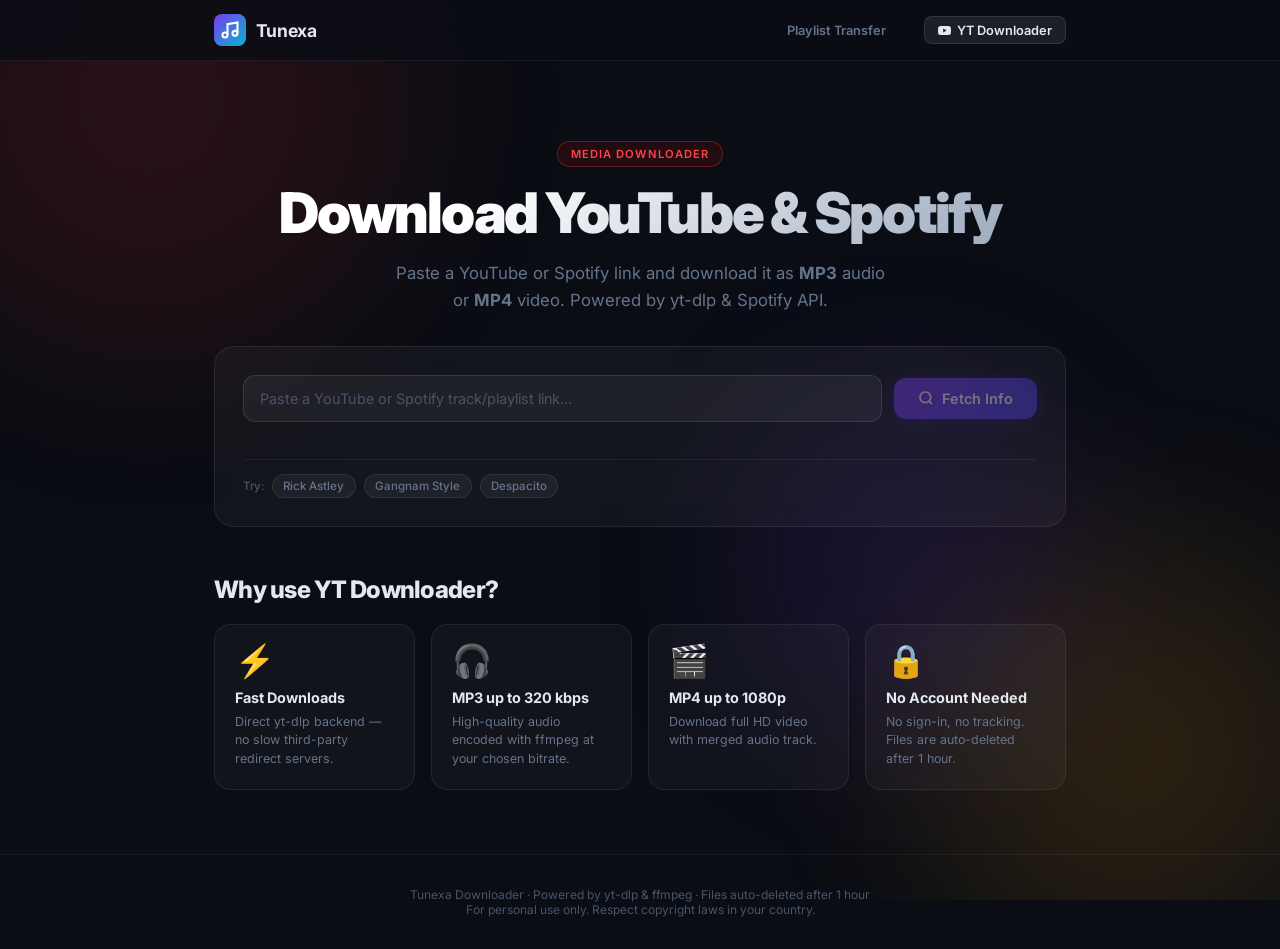
==== ytdl.html @ 4f18d0dc "Initial commit - Tunexa Release 🚀" ====
<!DOCTYPE html>
<html lang="en">
<head>
  <meta charset="UTF-8"/>
  <meta name="viewport" content="width=device-width,initial-scale=1.0"/>
  <title>Tunexa Downloader — Download YouTube or Spotify as MP3/MP4</title>
  <meta name="description" content="Download any YouTube video as MP3 audio or MP4 video. Free, fast, no account needed."/>
  <link rel="preconnect" href="https://fonts.googleapis.com"/>
  <link rel="preconnect" href="https://fonts.gstatic.com" crossorigin/>
  <link href="https://fonts.googleapis.com/css2?family=Inter:wght@300;400;500;600;700;800;900&display=swap" rel="stylesheet"/>
  <link rel="stylesheet" href="style.css"/>
  <link rel="stylesheet" href="ytdl.css"/>
</head>
<body>

  <div class="ambient-bg">
    <div class="orb orb-1" style="background:radial-gradient(circle,#dc2626,transparent)"></div>
    <div class="orb orb-2" style="background:radial-gradient(circle,#f59e0b,transparent)"></div>
    <div class="orb orb-3" style="background:radial-gradient(circle,#7c3aed,transparent)"></div>
  </div>

  <nav class="nav">
    <div class="nav-inner">
      <a href="index.html" class="logo">
        <div class="logo-icon">
          <svg width="20" height="20" viewBox="0 0 24 24" fill="none" stroke="currentColor" stroke-width="2.5">
            <path d="M9 18V5l12-2v13"/><circle cx="6" cy="18" r="3"/><circle cx="18" cy="16" r="3"/>
          </svg>
        </div>
        <span>Tunexa</span>
      </a>
      <div class="nav-links">
        <a href="index.html" class="nav-tab-btn">Playlist Transfer</a>
        <a href="ytdl.html" class="nav-tab-btn active">
          <svg width="13" height="13" viewBox="0 0 24 24" fill="currentColor"><path d="M23.495 6.205a3.007 3.007 0 0 0-2.088-2.088C19.537 3.616 12 3.616 12 3.616s-7.537 0-9.407.501A3.007 3.007 0 0 0 .505 6.205 31.247 31.247 0 0 0 0 12a31.247 31.247 0 0 0 .505 5.795 3.007 3.007 0 0 0 2.088 2.088C4.463 20.384 12 20.384 12 20.384s7.537 0 9.407-.501a3.007 3.007 0 0 0 2.088-2.088A31.247 31.247 0 0 0 24 12a31.247 31.247 0 0 0-.505-5.795zM9.609 15.601V8.408l6.264 3.602z"/></svg>
          YT Downloader
        </a>
      </div>
    </div>
  </nav>

  <main class="main-container" id="ytdl-app">

    <div class="step-hero">
      <div class="step-badge ytdl-badge">Media Downloader</div>
      <h1 class="hero-title">Download YouTube & Spotify</h1>
      <p class="hero-sub">Paste a YouTube or Spotify link and download it as <strong>MP3</strong> audio or <strong>MP4</strong> video. Powered by yt-dlp & Spotify API.</p>
    </div>

    <!-- URL INPUT -->
    <div class="card" id="ytdl-input-card">
      <div class="ytdl-url-row">
        <div class="url-input-wrapper" style="flex:1">
          <input type="url" id="ytdl-url-input" class="url-input"
            placeholder="Paste a YouTube or Spotify track/playlist link..."
            autocomplete="off" spellcheck="false" aria-label="Media URL"/>
          <button class="url-clear-btn" id="ytdl-clear-btn" aria-label="Clear" style="display:none">
            <svg width="14" height="14" viewBox="0 0 24 24" fill="none" stroke="currentColor" stroke-width="2.5"><line x1="18" y1="6" x2="6" y2="18"/><line x1="6" y1="6" x2="18" y2="18"/></svg>
          </button>
        </div>
        <button class="btn btn-primary" id="ytdl-fetch-btn" disabled>
          <svg width="16" height="16" viewBox="0 0 24 24" fill="none" stroke="currentColor" stroke-width="2.5"><circle cx="11" cy="11" r="8"/><line x1="21" y1="21" x2="16.65" y2="16.65"/></svg>
          Fetch Info
        </button>
      </div>
      <div class="url-error" id="ytdl-url-error" role="alert" aria-live="assertive"></div>

      <!-- Quick paste examples -->
      <div class="ytdl-examples">
        <span class="ytdl-example-label">Try:</span>
        <button class="ytdl-example-pill" data-url="https://www.youtube.com/watch?v=dQw4w9WgXcQ">Rick Astley</button>
        <button class="ytdl-example-pill" data-url="https://www.youtube.com/watch?v=9bZkp7q19f0">Gangnam Style</button>
        <button class="ytdl-example-pill" data-url="https://www.youtube.com/watch?v=kJQP7kiw5Fk">Despacito</button>
      </div>
    </div>

    <!-- VIDEO INFO + FORMAT PICKER -->
    <div class="card hidden" id="ytdl-info-card">
      <div class="ytdl-info-row">
        <img id="ytdl-thumb" class="ytdl-thumb" src="" alt="Thumbnail"/>
        <div class="ytdl-meta">
          <div class="ytdl-video-title" id="ytdl-video-title">Video Title</div>
          <div class="ytdl-channel" id="ytdl-channel">Channel · Duration</div>
          <div class="ytdl-views" id="ytdl-views"></div>
        </div>
      </div>

      <!-- Playlist track list checklist -->
      <div id="ytdl-playlist-container" class="hidden" style="margin-top: 1rem; border-top: 1px solid rgba(255,255,255,0.06); padding-top: 1.25rem;">
        <div style="display: flex; align-items: center; justify-content: space-between; margin-bottom: 0.75rem;">
          <h3 style="font-size: 0.9rem; font-weight: 700; color: #e2e8f0; display: flex; align-items: center; gap: 0.5rem; margin: 0;">
            <span>Playlist Tracks</span>
            <span id="ytdl-playlist-selected-count" style="font-size: 0.72rem; background: rgba(255,68,68,0.15); color: #ff6060; padding: 0.15rem 0.4rem; border-radius: 4px;">0 Selected</span>
          </h3>
          <button class="btn btn-ghost" id="ytdl-playlist-toggle-all" style="font-size: 0.72rem; padding: 0.2rem 0.5rem; height: auto; border: 1px solid rgba(255,255,255,0.1); border-radius: 6px;">
            Deselect All
          </button>
        </div>
        <div id="ytdl-playlist-tracks" style="max-height: 240px; overflow-y: auto; display: flex; flex-direction: column; gap: 0.5rem; padding-right: 0.25rem; margin-bottom: 1.25rem;">
          <!-- Playlist track items dynamically injected -->
        </div>
      </div>

      <!-- Format Tabs -->
      <div class="ytdl-format-section">
        <div class="ytdl-format-tabs" role="tablist" aria-label="Download format">
          <button class="ytdl-tab active" data-type="mp3" id="ytdl-tab-mp3" role="tab" aria-selected="true">
            <svg width="15" height="15" viewBox="0 0 24 24" fill="none" stroke="currentColor" stroke-width="2"><path d="M9 18V5l12-2v13"/><circle cx="6" cy="18" r="3"/><circle cx="18" cy="16" r="3"/></svg>
            MP3 Audio
          </button>
          <button class="ytdl-tab" data-type="mp4" id="ytdl-tab-mp4" role="tab" aria-selected="false">
            <svg width="15" height="15" viewBox="0 0 24 24" fill="none" stroke="currentColor" stroke-width="2"><polygon points="23 7 16 12 23 17 23 7"/><rect x="1" y="5" width="15" height="14" rx="2" ry="2"/></svg>
            MP4 Video
          </button>
        </div>

        <!-- MP3 quality -->
        <div id="ytdl-mp3-options" class="ytdl-options">
          <p class="ytdl-option-label">Audio Bitrate</p>
          <div class="ytdl-quality-grid">
            <label class="ytdl-quality-item">
              <input type="radio" name="mp3q" value="320"/>
              <div class="ytdl-quality-card">
                <span class="ytdl-q-num">320</span>
                <span class="ytdl-q-unit">kbps</span>
                <span class="ytdl-q-tag best">Best</span>
              </div>
            </label>
            <label class="ytdl-quality-item">
              <input type="radio" name="mp3q" value="192" checked/>
              <div class="ytdl-quality-card">
                <span class="ytdl-q-num">192</span>
                <span class="ytdl-q-unit">kbps</span>
                <span class="ytdl-q-tag high">High</span>
              </div>
            </label>
            <label class="ytdl-quality-item">
              <input type="radio" name="mp3q" value="128"/>
              <div class="ytdl-quality-card">
                <span class="ytdl-q-num">128</span>
                <span class="ytdl-q-unit">kbps</span>
                <span class="ytdl-q-tag std">Standard</span>
              </div>
            </label>
            <label class="ytdl-quality-item">
              <input type="radio" name="mp3q" value="64"/>
              <div class="ytdl-quality-card">
                <span class="ytdl-q-num">64</span>
                <span class="ytdl-q-unit">kbps</span>
                <span class="ytdl-q-tag low">Small</span>
              </div>
            </label>
          </div>
        </div>

        <!-- MP4 quality -->
        <div id="ytdl-mp4-options" class="ytdl-options hidden">
          <p class="ytdl-option-label">Video Quality</p>
          <div class="ytdl-quality-grid">
            <label class="ytdl-quality-item">
              <input type="radio" name="mp4q" value="2160"/>
              <div class="ytdl-quality-card">
                <span class="ytdl-q-num">4K</span>
                <span class="ytdl-q-unit">2160p</span>
                <span class="ytdl-q-tag best" style="background:rgba(124,58,237,0.15);color:#a78bfa">Ultra HD</span>
              </div>
            </label>
            <label class="ytdl-quality-item">
              <input type="radio" name="mp4q" value="1080"/>
              <div class="ytdl-quality-card">
                <span class="ytdl-q-num">1080</span>
                <span class="ytdl-q-unit">p</span>
                <span class="ytdl-q-tag best">Full HD</span>
              </div>
            </label>
            <label class="ytdl-quality-item">
              <input type="radio" name="mp4q" value="720" checked/>
              <div class="ytdl-quality-card">
                <span class="ytdl-q-num">720</span>
                <span class="ytdl-q-unit">p</span>
                <span class="ytdl-q-tag high">HD</span>
              </div>
            </label>
            <label class="ytdl-quality-item">
              <input type="radio" name="mp4q" value="480"/>
              <div class="ytdl-quality-card">
                <span class="ytdl-q-num">480</span>
                <span class="ytdl-q-unit">p</span>
                <span class="ytdl-q-tag std">SD</span>
              </div>
            </label>
            <label class="ytdl-quality-item">
              <input type="radio" name="mp4q" value="360"/>
              <div class="ytdl-quality-card">
                <span class="ytdl-q-num">360</span>
                <span class="ytdl-q-unit">p</span>
                <span class="ytdl-q-tag low">Low</span>
              </div>
            </label>
          </div>
        </div>
      </div>

      <button class="btn btn-primary btn-full ytdl-dl-btn" id="ytdl-download-btn" style="margin-top:1.5rem">
        <svg width="18" height="18" viewBox="0 0 24 24" fill="none" stroke="currentColor" stroke-width="2.5"><path d="M21 15v4a2 2 0 0 1-2 2H5a2 2 0 0 1-2-2v-4"/><polyline points="7 10 12 15 17 10"/><line x1="12" y1="15" x2="12" y2="3"/></svg>
        <span id="ytdl-dl-btn-text">Download MP3</span>
      </button>
    </div>

    <!-- PROGRESS -->
    <div class="card hidden" id="ytdl-progress-card">
      <div class="ytdl-progress-inner">
        <div class="ytdl-progress-icon-wrap">
          <div class="ytdl-progress-spinner"></div>
          <svg class="ytdl-progress-dl-icon" width="22" height="22" viewBox="0 0 24 24" fill="none" stroke="currentColor" stroke-width="2.5"><path d="M21 15v4a2 2 0 0 1-2 2H5a2 2 0 0 1-2-2v-4"/><polyline points="7 10 12 15 17 10"/><line x1="12" y1="15" x2="12" y2="3"/></svg>
        </div>
        <div style="flex:1">
          <div class="ytdl-progress-label" id="ytdl-progress-label">Starting download…</div>
          <div class="progress-bar-wrap" style="margin:.75rem 0 0.25rem">
            <div class="progress-bar" id="ytdl-prog-bar" role="progressbar" aria-valuenow="0" aria-valuemin="0" aria-valuemax="100">
              <div class="progress-fill ytdl-prog-fill" id="ytdl-prog-fill"></div>
            </div>
            <span class="progress-pct" id="ytdl-prog-pct">0%</span>
          </div>
          <div class="progress-track-status" id="ytdl-progress-status">Initialising yt-dlp…</div>
        </div>
      </div>
    </div>

    <!-- RESULT -->
    <div class="card hidden" id="ytdl-result-card">
      <div class="ytdl-result-inner">
        <div class="ytdl-result-check">
          <svg width="28" height="28" viewBox="0 0 24 24" fill="none" stroke="currentColor" stroke-width="2.5"><polyline points="20 6 9 17 4 12"/></svg>
        </div>
        <div class="ytdl-result-text">
          <div class="ytdl-result-title" id="ytdl-result-title">Your file is ready!</div>
          <div class="ytdl-result-meta" id="ytdl-result-meta"></div>
        </div>
        <a id="ytdl-result-link" href="#" class="btn btn-primary ytdl-dl-final-btn">
          <svg width="16" height="16" viewBox="0 0 24 24" fill="none" stroke="currentColor" stroke-width="2.5"><path d="M21 15v4a2 2 0 0 1-2 2H5a2 2 0 0 1-2-2v-4"/><polyline points="7 10 12 15 17 10"/><line x1="12" y1="15" x2="12" y2="3"/></svg>
          Save File
        </a>
      </div>
      <button class="btn btn-ghost btn-full" id="ytdl-reset-btn" style="margin-top:.875rem">
        <svg width="14" height="14" viewBox="0 0 24 24" fill="none" stroke="currentColor" stroke-width="2"><polyline points="1 4 1 10 7 10"/><path d="M3.51 15a9 9 0 1 0 .49-4"/></svg>
        Download another video
      </button>
    </div>

    <!-- ERROR -->
    <div class="card hidden" id="ytdl-error-card">
      <div class="ytdl-error-inner">
        <div class="ytdl-error-icon">⚠️</div>
        <div>
          <div class="ytdl-result-title" style="color:#f87171">Download Failed</div>
          <div class="ytdl-result-meta" id="ytdl-error-msg">An unexpected error occurred.</div>
        </div>
      </div>
      <button class="btn btn-ghost btn-full" id="ytdl-retry-btn" style="margin-top:1rem">
        <svg width="14" height="14" viewBox="0 0 24 24" fill="none" stroke="currentColor" stroke-width="2"><polyline points="1 4 1 10 7 10"/><path d="M3.51 15a9 9 0 1 0 .49-4"/></svg>
        Try again
      </button>
    </div>

    <!-- FEATURES -->
    <div class="how-it-works" style="margin-top:3rem">
      <h2 class="section-title">Why use YT Downloader?</h2>
      <div class="steps-grid">
        <div class="step-card">
          <div class="step-num" style="-webkit-text-fill-color:unset;color:#ff4444">⚡</div>
          <h3>Fast Downloads</h3>
          <p>Direct yt-dlp backend — no slow third-party redirect servers.</p>
        </div>
        <div class="step-card">
          <div class="step-num" style="-webkit-text-fill-color:unset;color:#ff8800">🎧</div>
          <h3>MP3 up to 320 kbps</h3>
          <p>High-quality audio encoded with ffmpeg at your chosen bitrate.</p>
        </div>
        <div class="step-card">
          <div class="step-num" style="-webkit-text-fill-color:unset;color:#f59e0b">🎬</div>
          <h3>MP4 up to 1080p</h3>
          <p>Download full HD video with merged audio track.</p>
        </div>
        <div class="step-card">
          <div class="step-num" style="-webkit-text-fill-color:unset;color:#34d399">🔒</div>
          <h3>No Account Needed</h3>
          <p>No sign-in, no tracking. Files are auto-deleted after 1 hour.</p>
        </div>
      </div>
    </div>
  </main>

  <div class="toast-container" id="toast-container" aria-live="polite"></div>

  <footer class="footer">
    <p>Tunexa Downloader · Powered by yt-dlp &amp; ffmpeg · Files auto-deleted after 1 hour<br/>
    For personal use only. Respect copyright laws in your country.</p>
  </footer>

  <script src="ytdl.js"></script>
</body>
</html>
---- style.css ----
/* ── RESET & BASE ─────────────────────────────── */
*,*::before,*::after{box-sizing:border-box;margin:0;padding:0}
html{scroll-behavior:smooth}
body{font-family:'Inter',sans-serif;background:#0a0d14;color:#e2e8f0;min-height:100vh;overflow-x:hidden}
a{color:inherit;text-decoration:none}
button{font-family:inherit;cursor:pointer;border:none;background:none}
input,button{outline:none}
.hidden{display:none!important}

/* ── AMBIENT ──────────────────────────────────── */
.ambient-bg{position:fixed;inset:0;z-index:0;pointer-events:none;overflow:hidden}
.orb{position:absolute;border-radius:50%;filter:blur(80px);opacity:.18}
.orb-1{width:600px;height:600px;background:radial-gradient(circle,#7c3aed,transparent);top:-200px;left:-150px;animation:drift1 18s ease-in-out infinite alternate}
.orb-2{width:500px;height:500px;background:radial-gradient(circle,#06b6d4,transparent);bottom:-100px;right:-100px;animation:drift2 22s ease-in-out infinite alternate}
.orb-3{width:400px;height:400px;background:radial-gradient(circle,#ec4899,transparent);top:40%;left:55%;animation:drift3 26s ease-in-out infinite alternate}
@keyframes drift1{to{transform:translate(60px,80px)}}
@keyframes drift2{to{transform:translate(-60px,-50px)}}
@keyframes drift3{to{transform:translate(-80px,60px)}}

/* ── NAV ──────────────────────────────────────── */
.nav{position:sticky;top:0;z-index:100;background:rgba(10,13,20,.8);backdrop-filter:blur(16px);border-bottom:1px solid rgba(255,255,255,.06)}
.nav-inner{max-width:900px;margin:0 auto;padding:0 1.5rem;height:60px;display:flex;align-items:center;justify-content:space-between}
.logo{display:flex;align-items:center;gap:.6rem;font-weight:700;font-size:1.1rem;letter-spacing:-.02em}
.logo-icon{width:32px;height:32px;border-radius:8px;background:linear-gradient(135deg,#7c3aed,#06b6d4);display:flex;align-items:center;justify-content:center;color:#fff}
.nav-links{display:flex;align-items:center;gap:1.5rem;font-size:.875rem;color:#94a3b8}
.nav-links a{transition:color .2s}
.nav-links a:hover{color:#e2e8f0}
.nav-github{display:flex;align-items:center;gap:.4rem;padding:.4rem .8rem;border:1px solid rgba(255,255,255,.1);border-radius:20px;transition:all .2s}
.nav-github:hover{border-color:rgba(255,255,255,.25);color:#e2e8f0}

/* nav tab buttons */
.nav-tab-btn{display:inline-flex;align-items:center;gap:.4rem;font-size:.8rem;font-weight:600;color:#64748b;padding:.35rem .8rem;border-radius:8px;transition:all .2s;border:1px solid transparent}
.nav-tab-btn:hover{color:#e2e8f0;background:rgba(255,255,255,.06)}
.nav-tab-btn.active{color:#e2e8f0;background:rgba(255,255,255,.08);border-color:rgba(255,255,255,.1)}

/* ── MAIN ─────────────────────────────────────── */
.main-container{position:relative;z-index:1;max-width:900px;margin:0 auto;padding:2rem 1.5rem 4rem}
.step{animation:fadeUp .4s ease both}
@keyframes fadeUp{from{opacity:0;transform:translateY(20px)}to{opacity:1;transform:translateY(0)}}

/* ── HERO ─────────────────────────────────────── */
.step-hero{text-align:center;padding:3rem 0 2rem}
.step-badge{display:inline-block;font-size:.7rem;font-weight:600;letter-spacing:.1em;text-transform:uppercase;color:#7c3aed;background:rgba(124,58,237,.12);border:1px solid rgba(124,58,237,.25);border-radius:20px;padding:.3rem .8rem;margin-bottom:1rem}
.hero-title{font-size:clamp(2rem,5vw,3.5rem);font-weight:900;letter-spacing:-.04em;background:linear-gradient(135deg,#fff 30%,#94a3b8);-webkit-background-clip:text;-webkit-text-fill-color:transparent;background-clip:text;line-height:1.1;margin-bottom:1rem}
.hero-sub{font-size:1.05rem;color:#64748b;max-width:500px;margin:0 auto;line-height:1.6}

/* ── CARD ─────────────────────────────────────── */
.card{background:rgba(255,255,255,.04);border:1px solid rgba(255,255,255,.08);border-radius:20px;padding:1.75rem;backdrop-filter:blur(12px);margin-bottom:1.5rem}
.card-header{display:flex;align-items:center;gap:.75rem;flex-wrap:wrap;margin-bottom:1.5rem;padding-bottom:1.25rem;border-bottom:1px solid rgba(255,255,255,.06)}

/* ── PILLS ────────────────────────────────────── */
.pill{display:inline-flex;align-items:center;gap:.4rem;font-size:.75rem;font-weight:600;padding:.35rem .75rem;border-radius:20px}
.pill-icon{width:14px;height:14px}
.pill-spotify{background:rgba(30,215,96,.1);color:#1ed760;border:1px solid rgba(30,215,96,.2)}
.pill-yt{background:rgba(255,0,0,.08);color:#ff4444;border:1px solid rgba(255,0,0,.15)}
.pill-mp3{background:rgba(99,102,241,.1);color:#818cf8;border:1px solid rgba(99,102,241,.2);margin-left:auto}
.pill-sep{font-size:1rem;color:#475569}

/* ── URL INPUT ────────────────────────────────── */
.url-input-group{margin-bottom:1rem}
.url-input-wrapper{position:relative;display:flex;align-items:center}
.url-platform-badge{position:absolute;left:1rem;z-index:2;font-size:.7rem;font-weight:700;letter-spacing:.05em;text-transform:uppercase;opacity:0;transition:opacity .2s}
.url-platform-badge.show{opacity:1}
.url-platform-badge.spotify{color:#1ed760}
.url-platform-badge.youtube{color:#ff4444}
.url-input{width:100%;background:rgba(255,255,255,.05);border:1.5px solid rgba(255,255,255,.1);border-radius:12px;padding:.875rem 3rem .875rem 1rem;font-family:inherit;font-size:.9rem;color:#e2e8f0;transition:border-color .25s,box-shadow .25s}
.url-input::placeholder{color:#475569}
.url-input:focus{border-color:#7c3aed;box-shadow:0 0 0 4px rgba(124,58,237,.1)}
.url-input.has-badge{padding-left:5.5rem}
.url-clear-btn{position:absolute;right:1rem;color:#64748b;padding:.25rem;border-radius:50%;transition:color .2s}
.url-clear-btn:hover{color:#e2e8f0}
.url-error{font-size:.8rem;color:#f87171;margin-top:.5rem;min-height:1.2em;padding:0 .25rem}

/* ── BUTTONS ──────────────────────────────────── */
.btn{display:inline-flex;align-items:center;justify-content:center;gap:.5rem;font-size:.9rem;font-weight:600;padding:.75rem 1.5rem;border-radius:12px;transition:all .22s;cursor:pointer}
.btn-primary{background:linear-gradient(135deg,#7c3aed,#4f46e5);color:#fff;box-shadow:0 4px 20px rgba(124,58,237,.3)}
.btn-primary:hover:not(:disabled){transform:translateY(-2px);box-shadow:0 8px 30px rgba(124,58,237,.4)}
.btn-primary:disabled{opacity:.4;cursor:not-allowed;transform:none}
.btn-ghost{background:rgba(255,255,255,.06);color:#94a3b8;border:1px solid rgba(255,255,255,.1)}
.btn-ghost:hover{background:rgba(255,255,255,.1);color:#e2e8f0}
.btn-full{width:100%}
.btn-lg{padding:.9rem 2rem;font-size:1rem}
.btn-icon{flex-shrink:0}

/* ── STEP HEADER ──────────────────────────────── */
.step-header{display:flex;align-items:center;justify-content:space-between;margin-bottom:1.5rem}
.back-btn{display:inline-flex;align-items:center;gap:.4rem;font-size:.85rem;color:#64748b;transition:color .2s;padding:.4rem .8rem;border-radius:8px}
.back-btn:hover{color:#e2e8f0;background:rgba(255,255,255,.05)}

/* ── PLAYLIST META ────────────────────────────── */
.playlist-header{margin-bottom:1.25rem}
.playlist-meta{display:flex;align-items:center;gap:1rem}
.playlist-platform-badge{font-size:.7rem;font-weight:700;letter-spacing:.08em;text-transform:uppercase;padding:.3rem .7rem;border-radius:6px}
.playlist-platform-badge.spotify{background:rgba(30,215,96,.1);color:#1ed760;border:1px solid rgba(30,215,96,.2)}
.playlist-platform-badge.youtube{background:rgba(255,68,68,.08);color:#ff4444;border:1px solid rgba(255,68,68,.15)}
.playlist-name{font-size:1.4rem;font-weight:700;letter-spacing:-.03em}
.playlist-stats{font-size:.8rem;color:#64748b;margin-top:.2rem}

/* ── TRACKS FILTER BAR ────────────────────────── */
.tracks-filter-bar{display:flex;align-items:center;gap:.75rem;flex-wrap:wrap;margin-bottom:1rem}
.track-search{flex:1;min-width:160px;background:rgba(255,255,255,.05);border:1px solid rgba(255,255,255,.08);border-radius:8px;padding:.5rem .875rem;font-family:inherit;font-size:.825rem;color:#e2e8f0}
.track-search::placeholder{color:#475569}
.track-search:focus{border-color:#7c3aed;outline:none}
.filter-tabs{display:flex;gap:.25rem;background:rgba(255,255,255,.04);border-radius:8px;padding:.25rem}
.filter-tab{font-size:.775rem;font-weight:500;padding:.3rem .7rem;border-radius:6px;color:#64748b;transition:all .2s}
.filter-tab.active{background:rgba(255,255,255,.1);color:#e2e8f0}

/* ── TRACKS LIST ──────────────────────────────── */
.tracks-list{display:flex;flex-direction:column;gap:.5rem;max-height:420px;overflow-y:auto;padding-right:.25rem}
.tracks-list::-webkit-scrollbar{width:4px}
.tracks-list::-webkit-scrollbar-track{background:transparent}
.tracks-list::-webkit-scrollbar-thumb{background:rgba(255,255,255,.1);border-radius:2px}
.track-item{display:flex;align-items:center;gap:.875rem;padding:.75rem 1rem;border-radius:10px;border:1px solid transparent;transition:all .2s;background:rgba(255,255,255,.02)}
.track-item:hover{background:rgba(255,255,255,.05);border-color:rgba(255,255,255,.06)}
.track-item.unmatched{background:rgba(251,191,36,.03);border-color:rgba(251,191,36,.1)}
.track-item.skipped{opacity:.45}
.track-num{font-size:.7rem;font-weight:600;color:#475569;width:22px;flex-shrink:0;text-align:right}
.track-info{flex:1;min-width:0}
.track-title{font-size:.875rem;font-weight:600;white-space:nowrap;overflow:hidden;text-overflow:ellipsis}
.track-artist{font-size:.75rem;color:#64748b;white-space:nowrap;overflow:hidden;text-overflow:ellipsis}
.track-duration{font-size:.7rem;color:#475569;flex-shrink:0}
.track-status{display:flex;align-items:center;gap:.4rem;font-size:.7rem;font-weight:600;flex-shrink:0}
.status-matched{color:#34d399}
.status-unmatched{color:#fbbf24}
.status-skipped{color:#64748b}
.status-resolved{color:#818cf8}
.track-resolve-btn{font-size:.7rem;font-weight:600;color:#7c3aed;background:rgba(124,58,237,.1);border:1px solid rgba(124,58,237,.2);border-radius:6px;padding:.25rem .6rem;transition:all .2s}
.track-resolve-btn:hover{background:rgba(124,58,237,.2)}

/* ── STEP ACTIONS ─────────────────────────────── */
.step-actions{display:flex;align-items:center;justify-content:space-between;gap:1rem;margin-top:1.5rem;flex-wrap:wrap}
.match-summary{font-size:.85rem;color:#64748b}
.match-summary strong{color:#e2e8f0}

/* ── DESTINATION CARDS ────────────────────────── */
.destination-grid{display:grid;grid-template-columns:repeat(auto-fit,minmax(240px,1fr));gap:1rem;margin-top:1.5rem}
.dest-card{background:rgba(255,255,255,.03);border:1.5px solid rgba(255,255,255,.08);border-radius:20px;padding:1.75rem 1.5rem;text-align:left;transition:all .25s;cursor:pointer;position:relative;overflow:hidden}
.dest-card::before{content:'';position:absolute;inset:0;opacity:0;transition:opacity .25s}
.dest-card:hover{transform:translateY(-4px);border-color:rgba(255,255,255,.18);box-shadow:0 12px 40px rgba(0,0,0,.3)}
.dest-card:hover::before{opacity:1}
.dest-icon{width:52px;height:52px;border-radius:14px;display:flex;align-items:center;justify-content:center;margin-bottom:1.25rem}
.dest-icon svg{width:28px;height:28px}
.dest-icon-spotify{background:rgba(30,215,96,.12);color:#1ed760}
.dest-icon-yt{background:rgba(255,0,0,.1);color:#ff4444}
.dest-icon-mp3{background:rgba(99,102,241,.12);color:#818cf8}
.dest-card h3{font-size:1.05rem;font-weight:700;margin-bottom:.4rem}
.dest-card p{font-size:.825rem;color:#64748b;line-height:1.5;margin-bottom:1rem}
.dest-auth-note{display:inline-flex;align-items:center;gap:.35rem;font-size:.7rem;color:#64748b;background:rgba(255,255,255,.05);border-radius:6px;padding:.25rem .6rem}
.dest-auth-free{color:#34d399;background:rgba(52,211,153,.06)}
.dest-arrow{position:absolute;top:1.25rem;right:1.25rem;font-size:1.1rem;color:#475569;transition:all .25s}
.dest-card:hover .dest-arrow{color:#e2e8f0;transform:translateX(4px)}

.section-title{font-size:1.5rem;font-weight:800;letter-spacing:-.03em;margin-bottom:.5rem}
.section-sub{color:#64748b;font-size:.9rem;margin-bottom:1rem}

/* ── OAUTH STATUS ─────────────────────────────── */
.oauth-status{display:flex;align-items:center;gap:.75rem;padding:1rem 1.25rem;background:rgba(124,58,237,.08);border:1px solid rgba(124,58,237,.2);border-radius:12px;margin-top:1.5rem;font-size:.875rem;color:#a78bfa}
.oauth-spinner{width:18px;height:18px;border:2px solid rgba(167,139,250,.3);border-top-color:#a78bfa;border-radius:50%;animation:spin .7s linear infinite;flex-shrink:0}
@keyframes spin{to{transform:rotate(360deg)}}

/* ── PROGRESS ─────────────────────────────────── */
#progress-view{text-align:center;padding:3rem 1rem}
.progress-icon-wrap{width:72px;height:72px;border-radius:50%;background:rgba(124,58,237,.12);display:flex;align-items:center;justify-content:center;margin:0 auto 1.5rem;border:1px solid rgba(124,58,237,.25)}
.progress-title{font-size:1.6rem;font-weight:800;margin-bottom:.5rem}
.progress-sub{color:#64748b;margin-bottom:2rem}
.progress-bar-wrap{display:flex;align-items:center;gap:1rem;max-width:480px;margin:0 auto 1rem}
.progress-bar{flex:1;height:8px;background:rgba(255,255,255,.08);border-radius:4px;overflow:hidden}
.progress-fill{height:100%;background:linear-gradient(90deg,#7c3aed,#06b6d4);border-radius:4px;transition:width .4s ease;width:0%}
.progress-pct{font-size:.85rem;font-weight:700;color:#a78bfa;width:36px;flex-shrink:0;text-align:right}
.progress-track-status{font-size:.8rem;color:#64748b;margin-top:.5rem}

/* ── RESULTS ──────────────────────────────────── */
#results-view{text-align:center;padding:2rem 0}
.results-success-icon{width:72px;height:72px;border-radius:50%;background:rgba(52,211,153,.1);border:1px solid rgba(52,211,153,.25);display:flex;align-items:center;justify-content:center;margin:0 auto 1.5rem;color:#34d399}
.results-title{font-size:1.8rem;font-weight:800;margin-bottom:1.5rem}
.results-stats{display:flex;justify-content:center;gap:1.5rem;flex-wrap:wrap;margin-bottom:2rem}
.stat-item{text-align:center;padding:.75rem 1.25rem;background:rgba(255,255,255,.04);border:1px solid rgba(255,255,255,.08);border-radius:12px;min-width:90px}
.stat-num{font-size:1.6rem;font-weight:800}
.stat-label{font-size:.7rem;color:#64748b;margin-top:.1rem}
.stat-matched .stat-num{color:#34d399}
.stat-resolved .stat-num{color:#818cf8}
.stat-failed .stat-num{color:#f87171}
.stat-total .stat-num{color:#e2e8f0}
.results-link-wrap{margin-bottom:1.5rem}
.results-link{display:inline-flex;align-items:center;gap:.5rem;padding:.75rem 1.5rem;background:linear-gradient(135deg,#7c3aed,#4f46e5);color:#fff;border-radius:12px;font-weight:600;font-size:.9rem;transition:all .2s}
.results-link:hover{transform:translateY(-2px);box-shadow:0 8px 24px rgba(124,58,237,.4)}
.results-failed-wrap{text-align:left;max-width:480px;margin:0 auto 1.5rem;background:rgba(248,113,113,.05);border:1px solid rgba(248,113,113,.15);border-radius:12px;padding:1rem 1.25rem}
.results-failed-title{font-size:.85rem;font-weight:700;color:#f87171;margin-bottom:.5rem}
.results-failed-list{font-size:.8rem;color:#94a3b8;padding-left:1.2rem;display:flex;flex-direction:column;gap:.25rem}
.results-track-list{text-align:left;display:flex;flex-direction:column;gap:.4rem;max-width:600px;margin:0 auto}

/* ── MODAL ────────────────────────────────────── */
.modal-overlay{position:fixed;inset:0;z-index:200;background:rgba(0,0,0,.65);backdrop-filter:blur(8px);display:flex;align-items:center;justify-content:center;padding:1rem;animation:fadeIn .2s ease}
@keyframes fadeIn{from{opacity:0}}
.modal{background:#111827;border:1px solid rgba(255,255,255,.1);border-radius:20px;width:100%;max-width:520px;max-height:90vh;display:flex;flex-direction:column;animation:slideUp .25s ease}
@keyframes slideUp{from{transform:translateY(20px);opacity:0}}
.modal-header{display:flex;align-items:center;justify-content:space-between;padding:1.25rem 1.5rem;border-bottom:1px solid rgba(255,255,255,.07)}
.modal-header h3{font-size:1rem;font-weight:700}
.modal-close{color:#64748b;padding:.25rem;border-radius:6px;transition:color .2s}
.modal-close:hover{color:#e2e8f0}
.modal-body{padding:1.25rem 1.5rem;overflow-y:auto;flex:1}
.modal-track-info{font-size:.8rem;color:#64748b;margin-bottom:1rem;padding:.6rem .875rem;background:rgba(255,255,255,.04);border-radius:8px}
.modal-search-group{display:flex;gap:.75rem;margin-bottom:1rem}
.modal-search-group .url-input{flex:1}
.modal-results{display:flex;flex-direction:column;gap:.5rem}
.modal-result-item{display:flex;align-items:center;justify-content:space-between;padding:.7rem .875rem;background:rgba(255,255,255,.03);border:1px solid rgba(255,255,255,.07);border-radius:10px;transition:all .2s;cursor:pointer}
.modal-result-item:hover{background:rgba(124,58,237,.08);border-color:rgba(124,58,237,.25)}
.modal-result-info .track-title{font-size:.825rem}
.modal-result-info .track-artist{font-size:.75rem}
.modal-result-select{font-size:.7rem;font-weight:600;color:#7c3aed;background:rgba(124,58,237,.1);border:1px solid rgba(124,58,237,.2);border-radius:6px;padding:.3rem .65rem;transition:all .2s}
.modal-result-select:hover{background:rgba(124,58,237,.2)}
.modal-footer{padding:1rem 1.5rem;border-top:1px solid rgba(255,255,255,.07)}

/* ── TOAST ────────────────────────────────────── */
.toast-container{position:fixed;bottom:1.5rem;right:1.5rem;z-index:300;display:flex;flex-direction:column;gap:.5rem}
.toast{display:flex;align-items:center;gap:.6rem;padding:.75rem 1rem;border-radius:10px;font-size:.825rem;font-weight:500;background:#1e293b;border:1px solid rgba(255,255,255,.1);box-shadow:0 8px 24px rgba(0,0,0,.3);animation:toastIn .3s ease;max-width:320px}
@keyframes toastIn{from{opacity:0;transform:translateX(20px)}}
.toast.success{border-color:rgba(52,211,153,.25);color:#34d399}
.toast.error{border-color:rgba(248,113,113,.25);color:#f87171}
.toast.info{border-color:rgba(99,102,241,.25);color:#818cf8}

/* ── LOADING OVERLAY ──────────────────────────── */
.loading-overlay{position:fixed;inset:0;z-index:400;background:rgba(10,13,20,.8);backdrop-filter:blur(12px);display:flex;flex-direction:column;align-items:center;justify-content:center;gap:1.25rem}
.loading-spinner-lg{width:48px;height:48px;border:3px solid rgba(124,58,237,.2);border-top-color:#7c3aed;border-radius:50%;animation:spin .8s linear infinite}
.loading-overlay p{font-size:.9rem;color:#94a3b8}

/* ── HOW IT WORKS ─────────────────────────────── */
.how-it-works{margin-top:3rem}
.steps-grid{display:grid;grid-template-columns:repeat(auto-fit,minmax(180px,1fr));gap:1rem;margin-top:1.25rem}
.step-card{background:rgba(255,255,255,.03);border:1px solid rgba(255,255,255,.07);border-radius:16px;padding:1.25rem}
.step-num{font-size:2rem;font-weight:900;background:linear-gradient(135deg,#7c3aed,#06b6d4);-webkit-background-clip:text;-webkit-text-fill-color:transparent;background-clip:text;line-height:1;margin-bottom:.75rem}
.step-card h3{font-size:.9rem;font-weight:700;margin-bottom:.4rem}
.step-card p{font-size:.78rem;color:#64748b;line-height:1.5}

/* ── FOOTER ───────────────────────────────────── */
.footer{position:relative;z-index:1;text-align:center;padding:2rem 1.5rem;font-size:.75rem;color:#475569;border-top:1px solid rgba(255,255,255,.05)}

/* ── RESPONSIVE ───────────────────────────────── */
@media(max-width:640px){
  .destination-grid{grid-template-columns:1fr}
  .step-actions{flex-direction:column;align-items:stretch}
  .step-actions .btn-lg{width:100%}
  .nav-links a:not(.nav-github){display:none}
}
---- ytdl.css ----
/* ── ytdl.css — YouTube Downloader specific styles ── */

/* badge */
.ytdl-badge{background:rgba(255,0,0,.1);border-color:rgba(255,68,68,.3)!important;color:#ff4444!important}

/* nav tab buttons */
.nav-tab-btn{display:inline-flex;align-items:center;gap:.4rem;font-size:.8rem;font-weight:600;color:#64748b;padding:.35rem .8rem;border-radius:8px;transition:all .2s;border:1px solid transparent}
.nav-tab-btn:hover{color:#e2e8f0;background:rgba(255,255,255,.06)}
.nav-tab-btn.active{color:#e2e8f0;background:rgba(255,255,255,.08);border-color:rgba(255,255,255,.1)}

/* url row */
.ytdl-url-row{display:flex;gap:.75rem;align-items:center;flex-wrap:wrap}
.ytdl-url-row .url-input-wrapper{flex:1;min-width:220px}

/* example pills */
.ytdl-examples{display:flex;align-items:center;gap:.5rem;flex-wrap:wrap;margin-top:.875rem;padding-top:.875rem;border-top:1px solid rgba(255,255,255,.06)}
.ytdl-example-label{font-size:.72rem;color:#475569;font-weight:500}
.ytdl-example-pill{font-size:.72rem;font-weight:500;padding:.25rem .65rem;border-radius:20px;background:rgba(255,255,255,.05);border:1px solid rgba(255,255,255,.08);color:#64748b;transition:all .2s;cursor:pointer}
.ytdl-example-pill:hover{background:rgba(255,68,68,.1);border-color:rgba(255,68,68,.25);color:#ff4444}

/* info row */
.ytdl-info-row{display:flex;gap:1.25rem;align-items:flex-start;margin-bottom:1.5rem;padding-bottom:1.5rem;border-bottom:1px solid rgba(255,255,255,.06)}
.ytdl-thumb{width:160px;height:90px;object-fit:cover;border-radius:10px;flex-shrink:0;background:#1e293b}
.ytdl-meta{flex:1;min-width:0}
.ytdl-video-title{font-size:1rem;font-weight:700;line-height:1.4;margin-bottom:.35rem;display:-webkit-box;-webkit-line-clamp:2;-webkit-box-orient:vertical;overflow:hidden}
.ytdl-channel{font-size:.8rem;color:#64748b;margin-bottom:.25rem}
.ytdl-views{font-size:.75rem;color:#475569}

/* format section */
.ytdl-format-section{margin-top:.25rem}
.ytdl-format-tabs{display:flex;gap:.375rem;background:rgba(255,255,255,.04);border-radius:10px;padding:.3rem;margin-bottom:1.25rem;width:fit-content}
.ytdl-tab{display:inline-flex;align-items:center;gap:.4rem;font-size:.82rem;font-weight:600;padding:.45rem 1rem;border-radius:7px;color:#64748b;transition:all .2s}
.ytdl-tab.active{background:rgba(255,68,68,.12);color:#ff6060;box-shadow:0 0 0 1px rgba(255,68,68,.2)}
.ytdl-tab:hover:not(.active){color:#94a3b8;background:rgba(255,255,255,.04)}

/* options */
.ytdl-options{padding-top:.25rem}
.ytdl-option-label{font-size:.75rem;font-weight:600;color:#64748b;text-transform:uppercase;letter-spacing:.06em;margin-bottom:.75rem;display:block}
.ytdl-quality-grid{display:grid;grid-template-columns:repeat(auto-fit,minmax(80px,1fr));gap:.6rem}

.ytdl-quality-item{position:relative;cursor:pointer}
.ytdl-quality-item input[type=radio]{position:absolute;opacity:0;width:0;height:0}
.ytdl-quality-card{display:flex;flex-direction:column;align-items:center;justify-content:center;gap:.15rem;padding:.75rem .5rem;border-radius:12px;border:1.5px solid rgba(255,255,255,.08);background:rgba(255,255,255,.03);transition:all .2s;cursor:pointer;text-align:center}
.ytdl-quality-item input:checked + .ytdl-quality-card{border-color:rgba(255,68,68,.4);background:rgba(255,68,68,.08);box-shadow:0 0 0 3px rgba(255,68,68,.1)}
.ytdl-quality-card:hover{border-color:rgba(255,68,68,.25);background:rgba(255,68,68,.05)}
.ytdl-q-num{font-size:1.3rem;font-weight:800;line-height:1;color:#e2e8f0}
.ytdl-q-unit{font-size:.65rem;font-weight:600;color:#64748b;text-transform:uppercase}
.ytdl-q-tag{font-size:.6rem;font-weight:700;padding:.15rem .4rem;border-radius:4px;text-transform:uppercase;letter-spacing:.04em;margin-top:.1rem}
.ytdl-q-tag.best{background:rgba(52,211,153,.12);color:#34d399}
.ytdl-q-tag.high{background:rgba(99,102,241,.12);color:#818cf8}
.ytdl-q-tag.std{background:rgba(245,158,11,.1);color:#fbbf24}
.ytdl-q-tag.low{background:rgba(255,255,255,.06);color:#64748b}

/* download button */
.ytdl-dl-btn{background:linear-gradient(135deg,#dc2626,#ea580c)!important;box-shadow:0 4px 20px rgba(220,38,38,.3)!important}
.ytdl-dl-btn:hover:not(:disabled){box-shadow:0 8px 30px rgba(220,38,38,.45)!important}

/* progress */
.ytdl-progress-inner{display:flex;align-items:center;gap:1.25rem;padding:.25rem 0}
.ytdl-progress-icon-wrap{position:relative;width:56px;height:56px;flex-shrink:0;display:flex;align-items:center;justify-content:center}
.ytdl-progress-spinner{position:absolute;inset:0;border-radius:50%;border:3px solid rgba(255,68,68,.15);border-top-color:#ff4444;animation:spin .9s linear infinite}
.ytdl-progress-dl-icon{color:#ff4444}
.ytdl-progress-label{font-size:.95rem;font-weight:600}
.ytdl-prog-fill{background:linear-gradient(90deg,#dc2626,#f59e0b)!important}

/* result */
.ytdl-result-inner{display:flex;align-items:center;gap:1rem;flex-wrap:wrap}
.ytdl-result-check{width:52px;height:52px;border-radius:50%;background:rgba(52,211,153,.1);border:1px solid rgba(52,211,153,.25);display:flex;align-items:center;justify-content:center;color:#34d399;flex-shrink:0}
.ytdl-result-text{flex:1;min-width:0}
.ytdl-result-title{font-size:1rem;font-weight:700;margin-bottom:.2rem}
.ytdl-result-meta{font-size:.8rem;color:#64748b}
.ytdl-dl-final-btn{background:linear-gradient(135deg,#16a34a,#15803d)!important;box-shadow:0 4px 16px rgba(22,163,74,.3)!important;white-space:nowrap}
.ytdl-dl-final-btn:hover{box-shadow:0 8px 24px rgba(22,163,74,.4)!important;transform:translateY(-2px)}

/* error */
.ytdl-error-inner{display:flex;align-items:center;gap:1rem;margin-bottom:.25rem}
.ytdl-error-icon{font-size:2rem;flex-shrink:0}

@media(max-width:600px){
  .ytdl-thumb{width:120px;height:68px}
  .ytdl-format-tabs{width:100%}
  .ytdl-tab{flex:1;justify-content:center}
  .ytdl-result-inner{flex-direction:column;align-items:stretch;text-align:center}
  .ytdl-result-check{margin:0 auto}
  .ytdl-dl-final-btn{width:100%;justify-content:center}
}

/* Playlist Track Checklist styles */
.ytdl-playlist-track-item {
  display: flex;
  align-items: center;
  gap: 0.75rem;
  padding: 0.6rem 0.75rem;
  background: rgba(255, 255, 255, 0.02);
  border: 1px solid rgba(255, 255, 255, 0.04);
  border-radius: 8px;
  transition: all 0.2s;
}
.ytdl-playlist-track-item:hover {
  background: rgba(255, 255, 255, 0.04);
  border-color: rgba(255, 255, 255, 0.08);
}
.ytdl-playlist-track-item.disabled {
  opacity: 0.5;
}

/* Checkbox container and customization */
.track-checkbox-wrapper {
  position: relative;
  display: inline-flex;
  align-items: center;
  cursor: pointer;
}
.track-checkbox-wrapper input[type=checkbox] {
  position: absolute;
  opacity: 0;
  width: 0;
  height: 0;
}
.track-checkbox-custom {
  width: 18px;
  height: 18px;
  border-radius: 4px;
  border: 1.5px solid rgba(255, 255, 255, 0.2);
  background: rgba(255, 255, 255, 0.02);
  transition: all 0.2s;
  display: flex;
  align-items: center;
  justify-content: center;
}
.track-checkbox-wrapper input:checked + .track-checkbox-custom {
  border-color: #ff4444;
  background: #ff4444;
}
.track-checkbox-wrapper input:checked + .track-checkbox-custom::after {
  content: "";
  width: 5px;
  height: 9px;
  border: solid white;
  border-width: 0 2px 2px 0;
  transform: rotate(45deg);
  margin-bottom: 2px;
}

.track-index {
  font-size: 0.75rem;
  font-weight: 600;
  color: #475569;
  min-width: 16px;
  text-align: center;
}
.track-details {
  flex: 1;
  min-width: 0;
}
.track-title {
  font-size: 0.82rem;
  font-weight: 600;
  color: #e2e8f0;
  white-space: nowrap;
  overflow: hidden;
  text-overflow: ellipsis;
}
.track-uploader {
  font-size: 0.72rem;
  color: #64748b;
  white-space: nowrap;
  overflow: hidden;
  text-overflow: ellipsis;
}
.track-duration {
  font-size: 0.75rem;
  font-weight: 500;
  color: #475569;
}
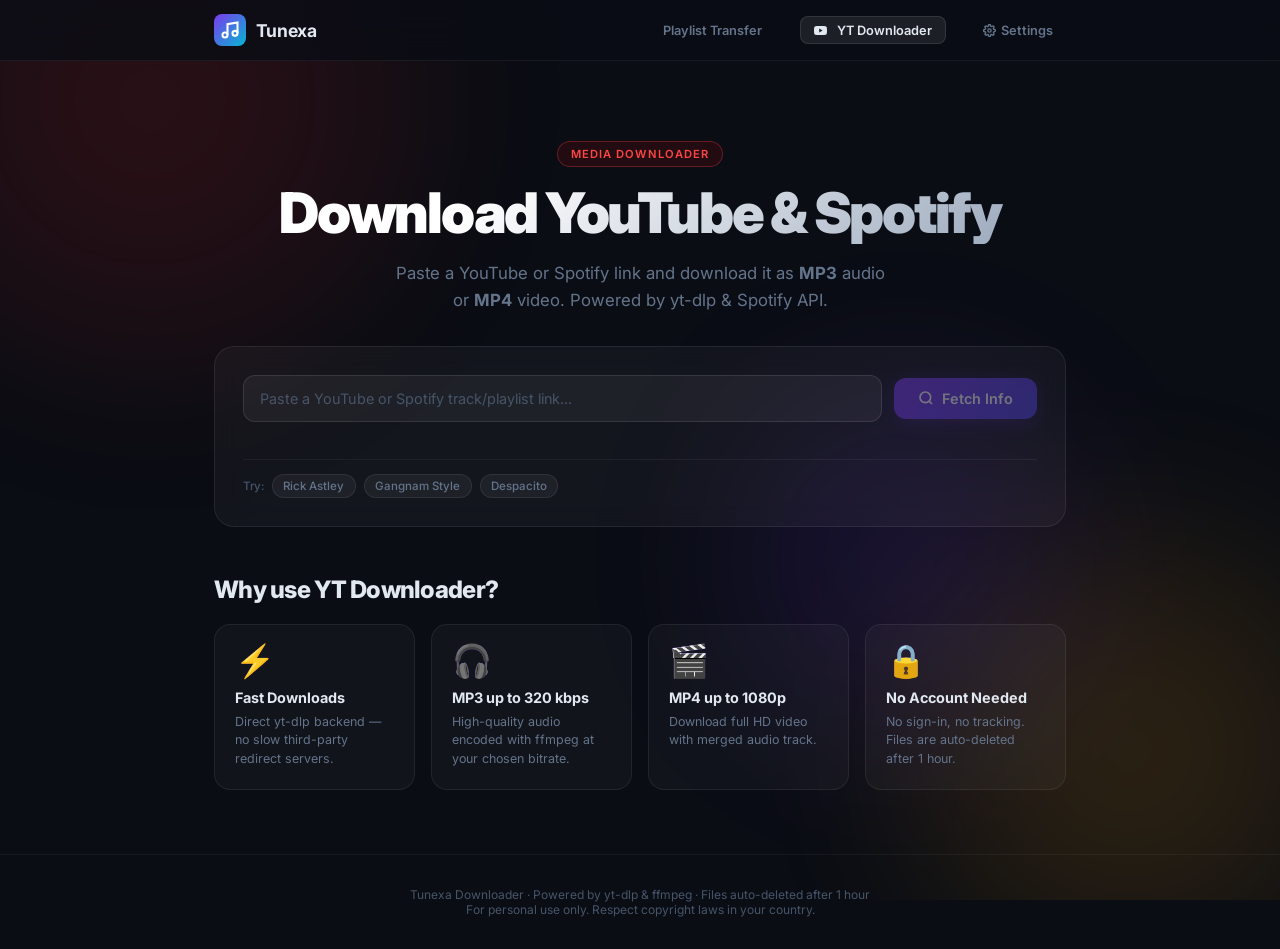
==== commit f18a9ec2: "feat: Implement Tunexa Settings, bypass credentials-free limit and enforce 100-song batch download l" ====
--- a/ytdl.html
+++ b/ytdl.html
@@ -32,9 +32,15 @@
       <div class="nav-links">
         <a href="index.html" class="nav-tab-btn">Playlist Transfer</a>
         <a href="ytdl.html" class="nav-tab-btn active">
-          <svg width="13" height="13" viewBox="0 0 24 24" fill="currentColor"><path d="M23.495 6.205a3.007 3.007 0 0 0-2.088-2.088C19.537 3.616 12 3.616 12 3.616s-7.537 0-9.407.501A3.007 3.007 0 0 0 .505 6.205 31.247 31.247 0 0 0 0 12a31.247 31.247 0 0 0 .505 5.795 3.007 3.007 0 0 0 2.088 2.088C4.463 20.384 12 20.384 12 20.384s7.537 0 9.407-.501a3.007 3.007 0 0 0 2.088-2.088A31.247 31.247 0 0 0 24 12a31.247 31.247 0 0 0-.505-5.795zM9.609 15.601V8.408l6.264 3.602z"/></svg>
+          <svg width="13" height="13" viewBox="0 0 24 24" fill="currentColor" style="vertical-align: middle; margin-right: 4px;"><path d="M23.495 6.205a3.007 3.007 0 0 0-2.088-2.088C19.537 3.616 12 3.616 12 3.616s-7.537 0-9.407.501A3.007 3.007 0 0 0 .505 6.205 31.247 31.247 0 0 0 0 12a31.247 31.247 0 0 0 .505 5.795 3.007 3.007 0 0 0 2.088 2.088C4.463 20.384 12 20.384 12 20.384s7.537 0 9.407-.501a3.007 3.007 0 0 0 2.088-2.088A31.247 31.247 0 0 0 24 12a31.247 31.247 0 0 0-.505-5.795zM9.609 15.601V8.408l6.264 3.602z"/></svg>
           YT Downloader
         </a>
+        <button id="nav-settings-btn" class="nav-tab-btn" style="background: none; border: none; cursor: pointer; display: flex; align-items: center; gap: 0.35rem; font-family: inherit;">
+          <svg width="13" height="13" viewBox="0 0 24 24" fill="none" stroke="currentColor" stroke-width="2.5" stroke-linecap="round" stroke-linejoin="round" style="vertical-align: middle;">
+            <circle cx="12" cy="12" r="3"/><path d="M19.4 15a1.65 1.65 0 0 0 .33 1.82l.06.06a2 2 0 1 1-2.83 2.83l-.06-.06a1.65 1.65 0 0 0-1.82-.33 1.65 1.65 0 0 0-1 1.51V21a2 2 0 0 1-4 0v-.09A1.65 1.65 0 0 0 9 19.4a1.65 1.65 0 0 0-1.82.33l-.06.06a2 2 0 1 1-2.83-2.83l.06-.06a1.65 1.65 0 0 0 .33-1.82 1.65 1.65 0 0 0-1.51-1H3a2 2 0 0 1 0-4h.09A1.65 1.65 0 0 0 4.6 9a1.65 1.65 0 0 0-.33-1.82l-.06-.06a2 2 0 1 1 2.83-2.83l.06.06a1.65 1.65 0 0 0 1.82.33H9a1.65 1.65 0 0 0 1-1.51V3a2 2 0 0 1 4 0v.09a1.65 1.65 0 0 0 1 1.51 1.65 1.65 0 0 0 1.82-.33l.06-.06a2 2 0 1 1 2.83 2.83l-.06.06a1.65 1.65 0 0 0-.33 1.82V9a1.65 1.65 0 0 0 1.51 1H21a2 2 0 0 1 0 4h-.09a1.65 1.65 0 0 0-1.51 1z"/>
+          </svg>
+          Settings
+        </button>
       </div>
     </div>
   </nav>
@@ -293,6 +299,39 @@
 
   <div class="toast-container" id="toast-container" aria-live="polite"></div>
 
+  <!-- SETTINGS MODAL -->
+  <div id="settings-modal" class="modal-overlay hidden">
+    <div class="card" style="width: 100%; max-width: 480px; margin: 1rem; border: 1px solid rgba(255,255,255,0.08); background: rgba(18,18,18,0.95); position: relative; padding: 2rem;">
+      <button id="settings-close-btn" style="position: absolute; top: 1.25rem; right: 1.25rem; background: none; border: none; color: #a0aec0; cursor: pointer; padding: 0.25rem;">
+        <svg width="20" height="20" viewBox="0 0 24 24" fill="none" stroke="currentColor" stroke-width="2.5"><line x1="18" y1="6" x2="6" y2="18"/><line x1="6" y1="6" x2="18" y2="18"/></svg>
+      </button>
+      <h2 style="font-size: 1.25rem; font-weight: 800; margin-bottom: 0.5rem; color: #fff;">Tunexa Settings</h2>
+      <p style="font-size: 0.85rem; color: #a0aec0; margin-bottom: 1.5rem; line-height: 1.4;">
+        Add your Spotify API Developer credentials to enable parsing playlists with <strong>unlimited songs</strong> (bypasses the credentials-free 100 song limit).
+      </p>
+      
+      <div style="display: flex; flex-direction: column; gap: 1rem; margin-bottom: 1.5rem;">
+        <div>
+          <label style="display: block; font-size: 0.75rem; font-weight: 700; text-transform: uppercase; color: #a0aec0; margin-bottom: 0.35rem;">Spotify Client ID</label>
+          <input type="text" id="spotify-client-id-input" class="url-input" placeholder="Paste your Spotify Client ID..." style="width: 100%; box-sizing: border-box;" autocomplete="off"/>
+        </div>
+        <div>
+          <label style="display: block; font-size: 0.75rem; font-weight: 700; text-transform: uppercase; color: #a0aec0; margin-bottom: 0.35rem;">Spotify Client Secret</label>
+          <input type="password" id="spotify-client-secret-input" class="url-input" placeholder="Paste your Spotify Client Secret..." style="width: 100%; box-sizing: border-box;" autocomplete="off"/>
+        </div>
+      </div>
+      
+      <div style="font-size: 0.75rem; color: #718096; line-height: 1.5; margin-bottom: 1.5rem; padding: 0.75rem; background: rgba(255,255,255,0.03); border-radius: 6px; border: 1px solid rgba(255,255,255,0.04);">
+        <strong>How to get keys:</strong> Go to the free <a href="https://developer.spotify.com/dashboard" target="_blank" style="color: #ff4444; text-decoration: underline;">Spotify Developer Dashboard</a>, create an App, and set the Redirect URI to <code>http://localhost:8000/api/oauth/spotify/callback</code>.
+      </div>
+      
+      <div style="display: flex; justify-content: flex-end; gap: 0.75rem;">
+        <button id="settings-cancel-btn" class="btn btn-ghost">Cancel</button>
+        <button id="settings-save-btn" class="btn btn-primary">Save Settings</button>
+      </div>
+    </div>
+  </div>
+
   <footer class="footer">
     <p>Tunexa Downloader · Powered by yt-dlp &amp; ffmpeg · Files auto-deleted after 1 hour<br/>
     For personal use only. Respect copyright laws in your country.</p>
